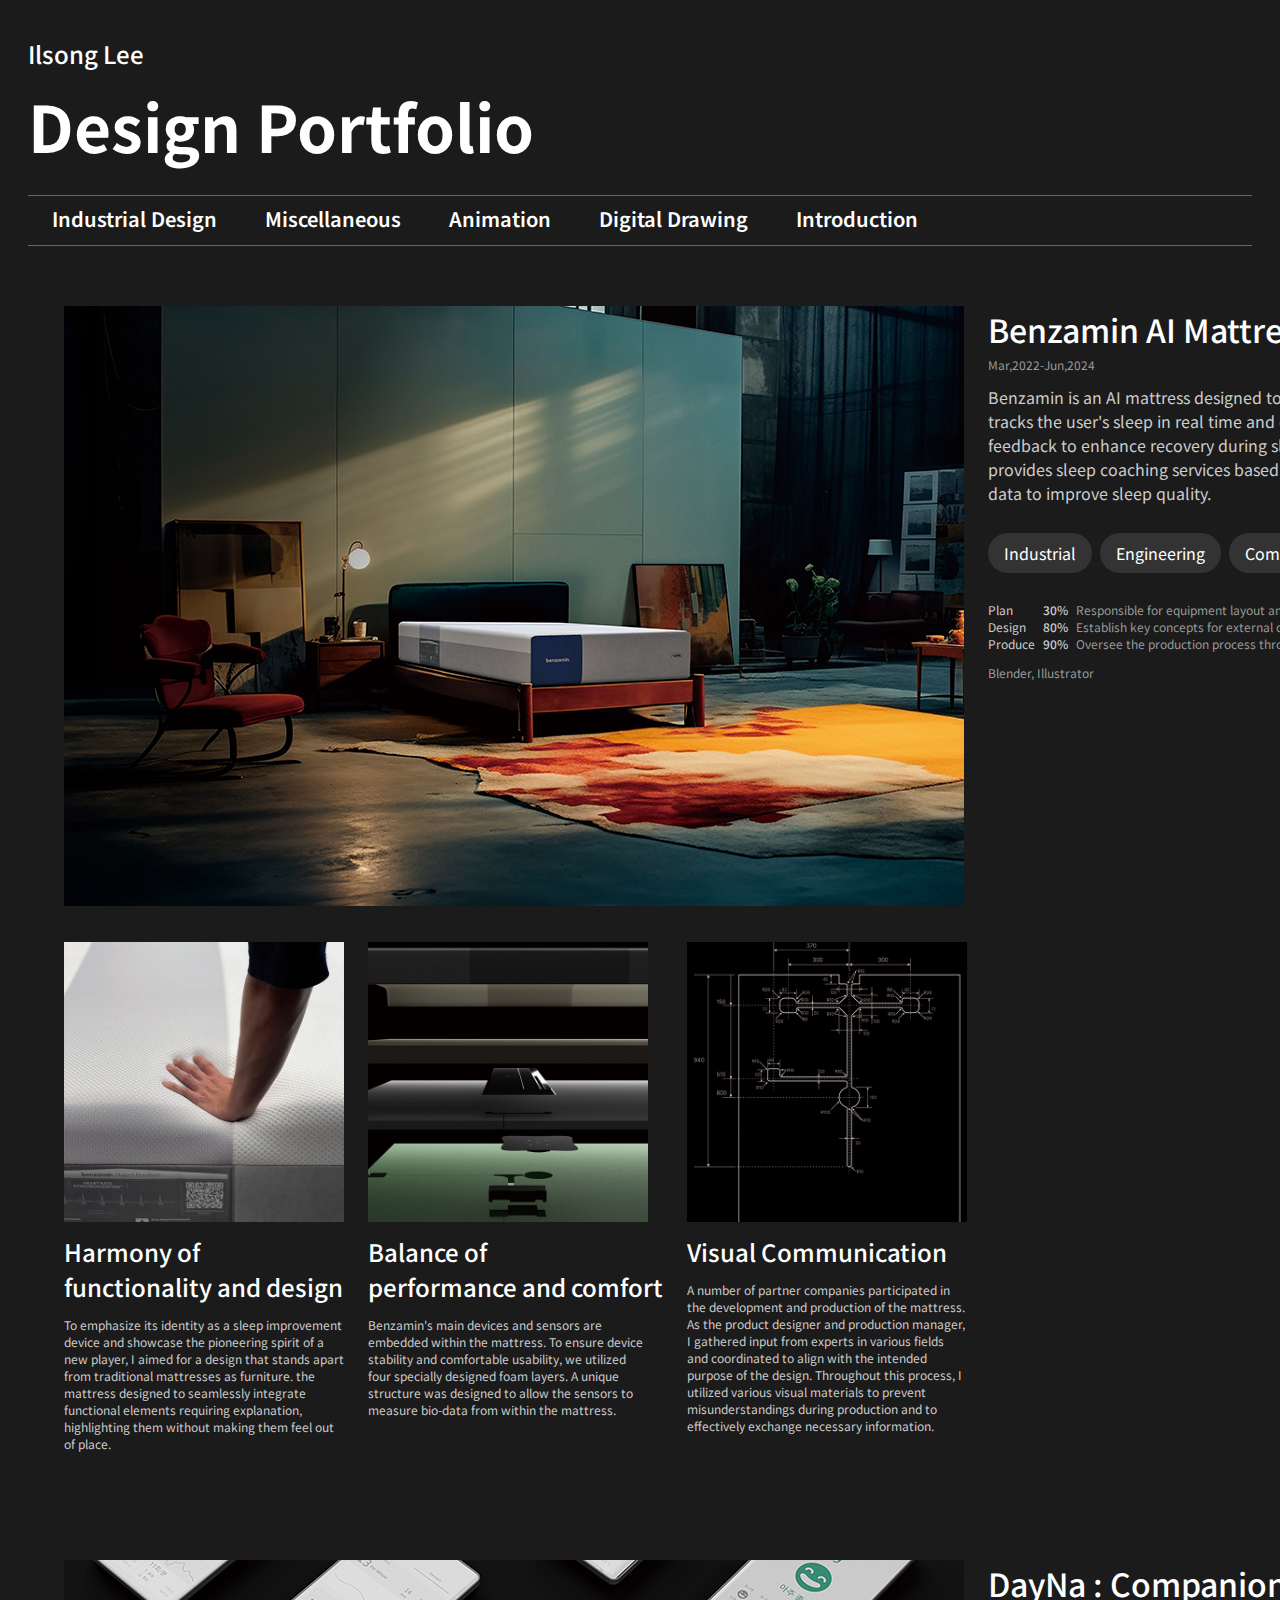
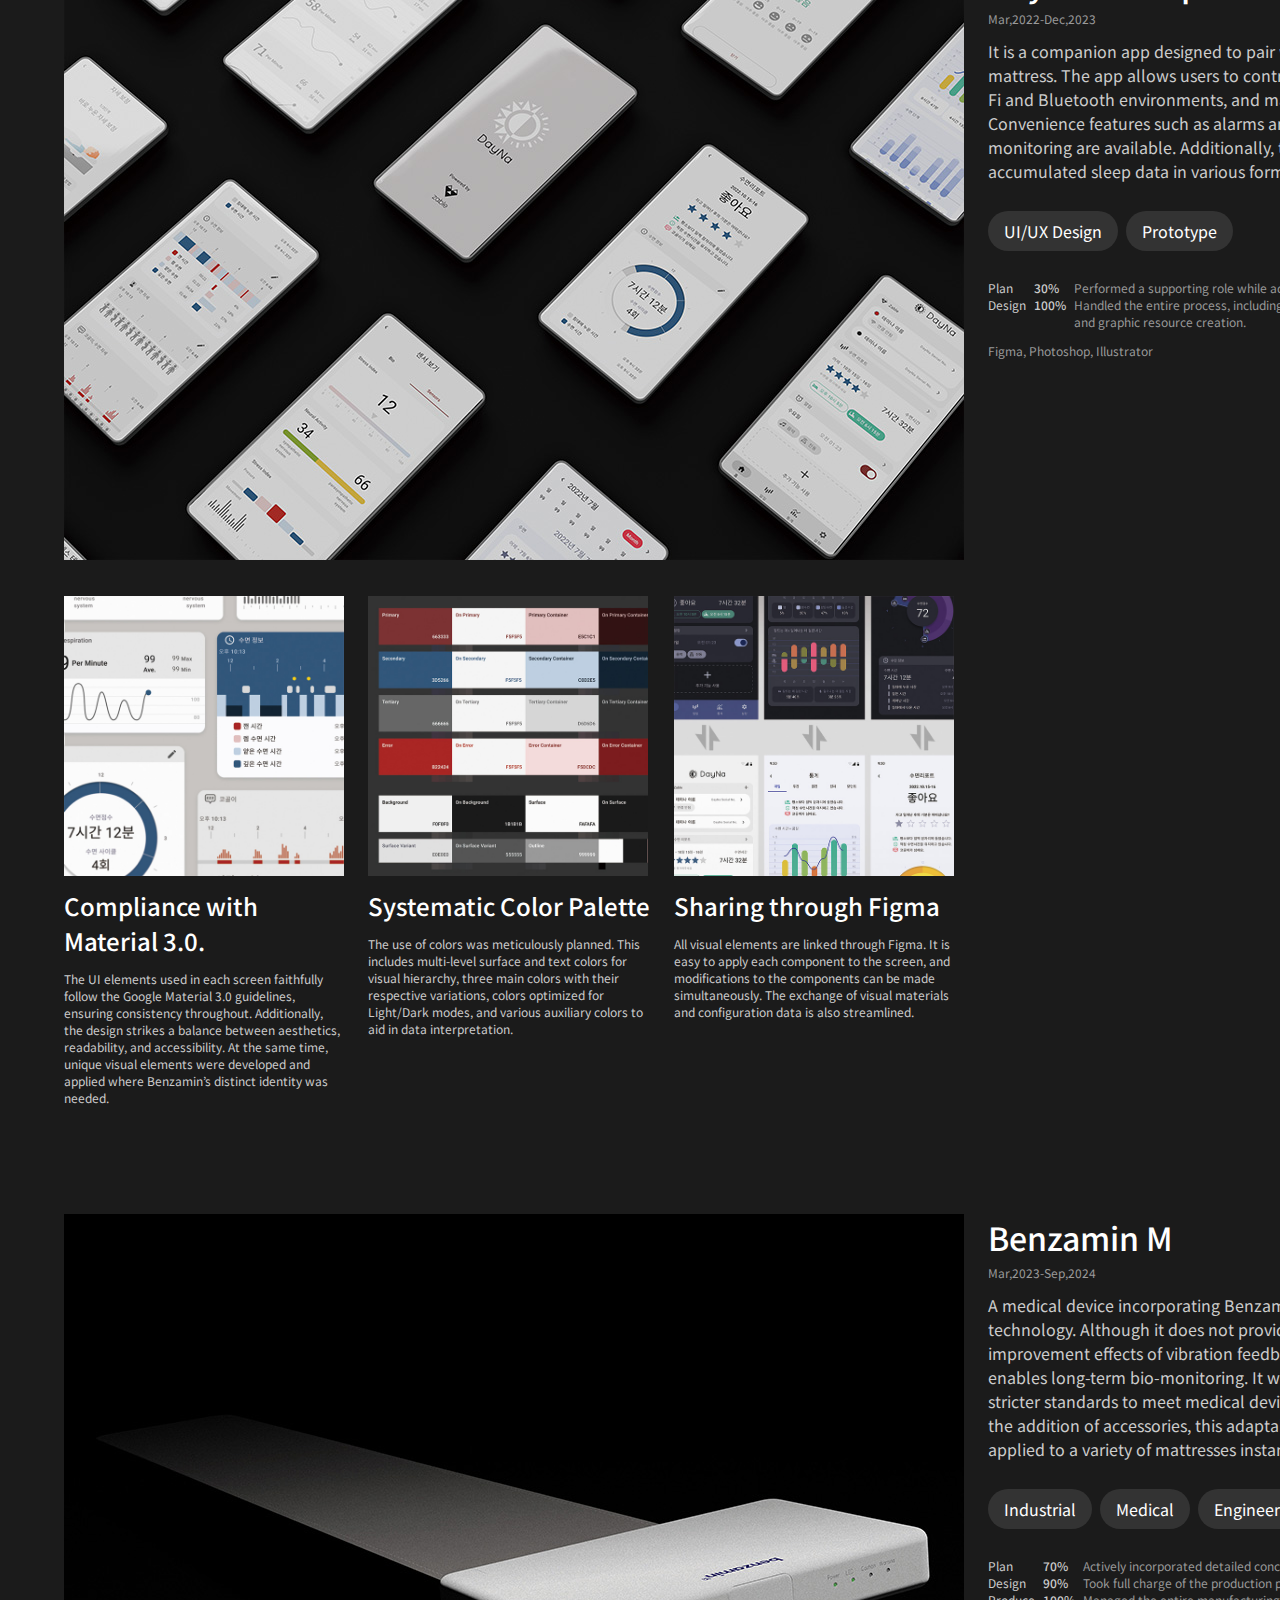
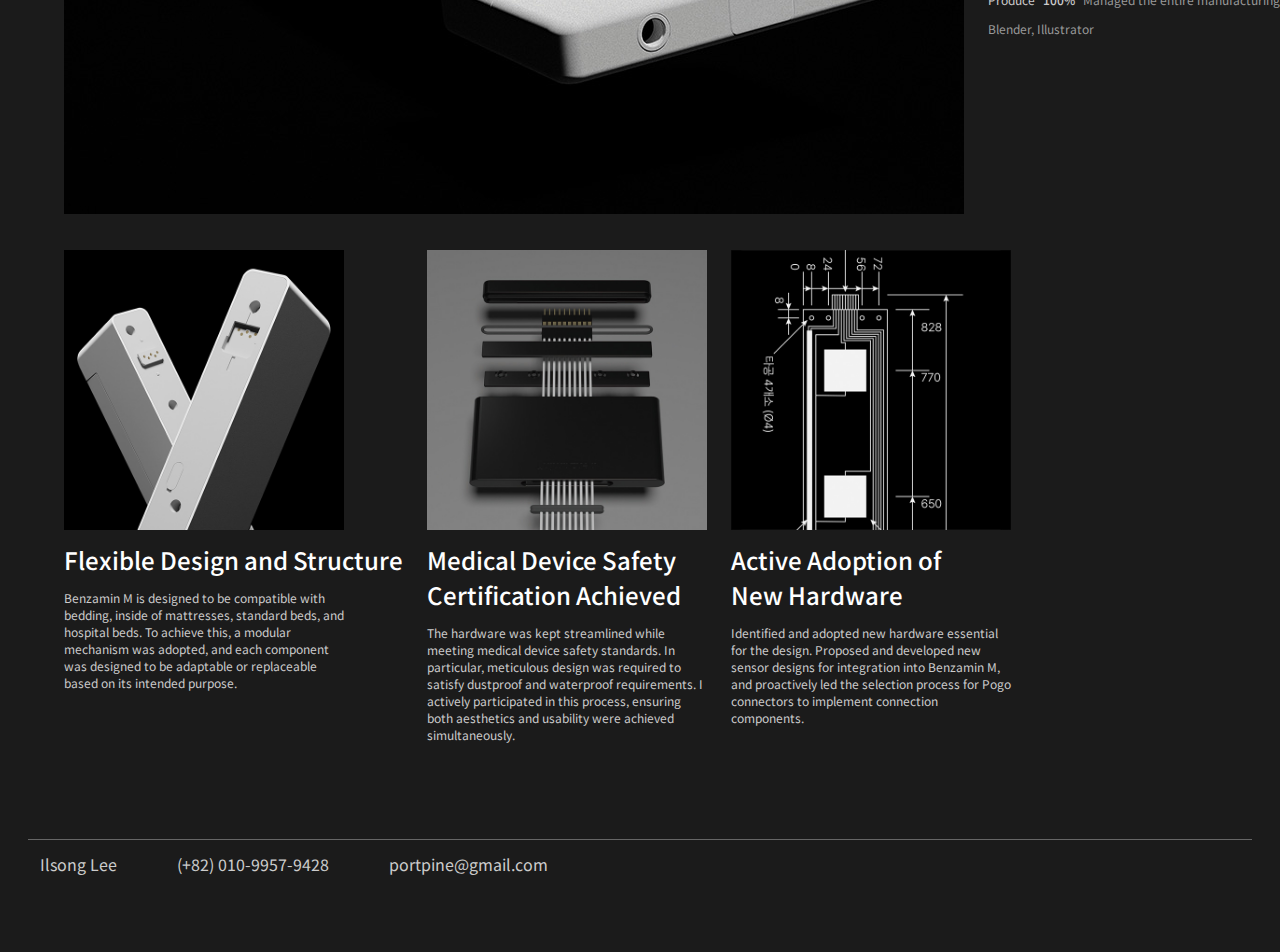
==== index.html @ 242141f8 "End convertion" ====
<!DOCTYPE html>
<html>
<head>
    <link rel="stylesheet" href="portpine2025.css">
    <link rel="preconnect" href="https://fonts.googleapis.com">
    <link rel="preconnect" href="https://fonts.gstatic.com" crossorigin>
    <link href="https://fonts.googleapis.com/css2?family=Noto+Sans+KR:wght@100..900&display=swap" rel="stylesheet">
</head>
<body>
<h4 >Ilsong Lee</h4>
<h1>Design Portfolio</h1>
<div class="line"></div>
<div class="button_container"><!-- Buttons -->
    <a class="button" href="./index.html">Industrial Design</a>
    <a class="button" href="./miscellaneous.html">Miscellaneous</a>
    <a class="button" href="./animation.html">Animation</a>
    <a class="button" href="./drawing.html">Digital Drawing</a>
    <a class="button" href="./introduction.html">Introduction</a>
</div>
<div class="line"></div>


<div class="contents_container"><!-- Contents1 -->
    <div class="contents_main">
        <img class="main item_margin" src="./Images/benzamin_Main01_72dpi.jpg" alt="benzamin AI Mattress M1-Main01">
        <div class="item_margin">        
            <h3 >Benzamin AI Mattress M1</h3>
            <p class="period">Mar,2022-Jun,2024</p>
            <p class="contents_main_text">
                Benzamin is an AI mattress designed to improve sleep quality.
                It tracks the user's sleep in real time and delivers vibration feedback to enhance recovery during sleep.
                Additionally, it provides sleep coaching services based on accumulated sleep data to improve sleep quality. </p>
            <div class="h_align">
                <p class="chip">Industrial</p>
                <p class="chip">Engineering</p>
                <p class="chip">Completed Project</p>    
            </div>   
            <div class="h_align">
                <p class="participation_title">Plan <br> Design <br> Produce </p>
                <p class="participation_number">30% <br> 80% <br> 90%</p>
                <p class="participation_text">
                    Responsible for equipment layout and internal material design. <br>
                    Establish key concepts for external design and collaborate on decorative elements. <br>
                    Oversee the production process through collaboration with partner companies. 
                </p>    
            </div>    
            <p class="tool"> Blender, Illustrator</p>    
        </div>
    </div>  
    <div class="contents_sub">
        <div class="item_margin">
            <img class="sub" src="./Images/benzamin_Sub01_72dpi.jpg" alt="benzamin AI Mattress M1-Sub01">
            <h4 >Harmony of <br> functionality  and design</h4>
            <p class="contents_sub_text" >
                To emphasize its identity as a sleep improvement device and showcase the pioneering spirit of a new player, 
                I aimed for a design that stands apart from traditional mattresses as furniture. 
                the mattress designed to seamlessly integrate functional elements requiring explanation, 
                highlighting them without making them feel out of place.
            </p>        
        </div>
        <div class="item_margin">
            <img class="sub" src="./Images/benzamin_Sub02_72dpi.jpg" alt="benzamin AI Mattress M1-Sub02">
            <h4 >Balance of <br> performance and comfort</h4>
            <p class="contents_sub_text">
                Benzamin's main devices and sensors are embedded within the mattress. 
                To ensure device stability and comfortable usability, we utilized four specially designed foam layers. 
                A unique structure was designed to allow the sensors to measure bio-data from within the mattress.
            </p>        
        </div>
        <div class="item_margin">
            <img class="sub" src="./Images/benzamin_Sub03_72dpi.jpg" alt="benzamin AI Mattress M1-Sub03">
            <h4 >Visual Communication</h4>
            <p class="contents_sub_text">
                A number of partner companies participated in the development and production of the mattress.
                As the product designer and production manager, I gathered input from experts in various fields and 
                coordinated to align with the intended purpose of the design.
                Throughout this process, I utilized various visual materials to prevent misunderstandings during production and 
                to effectively exchange necessary information. 
            </p>        
        </div>
    </div>  
</div>

<div class="contents_container"><!-- Contents2 -->
    <div class="contents_main">
        <img class="main item_margin" src="./Images/companionApp_Main01_72dpi.jpg" alt="Compainon App-Main01">
        <div class="item_margin">        
            <h3 >DayNa : Companion App</h3>
            <p class="period">Mar,2022-Dec,2023</p>
            <p class="contents_main_text">
                It is a companion app designed to pair with the Benzamin mattress.
                The app allows users to control the device, set up Wi-Fi and Bluetooth environments, and manage user profiles.
                Convenience features such as alarms and real-time bio-data monitoring are available.
                Additionally, the app visualizes accumulated sleep data in various formats for the user. 
            </p>
            <div class="h_align">
                <p class="chip">UI/UX Design</p>
                <p class="chip">Prototype</p>    
            </div>   
            <div class="h_align">
                <p class="participation_title">Plan <br> Design </p>
                <p class="participation_number">30% <br> 100% </p>
                <p class="participation_text">
                    Performed a supporting role while adhering to the service manager's requirements. <br>
                    Handled the entire process, including layout design, color policy establishment, <br> and graphic resource creation.
                </p>    
            </div>    
            <p class="tool"> Figma, Photoshop, Illustrator</p>    
        </div>
    </div>  
    <div class="contents_sub">
        <div class="item_margin">
            <img class="sub" src="./Images/companionApp_Sub01_72dpi.jpg" alt="Compainon App-Sub01">
            <h4 >Compliance with <br> Material 3.0.</h4>
            <p class="contents_sub_text" >
                The UI elements used in each screen faithfully follow the Google Material 3.0 guidelines, ensuring consistency throughout. 
                Additionally, the design strikes a balance between aesthetics, readability, and accessibility. 
                At the same time, unique visual elements were developed and applied where Benzamin’s distinct identity was needed.
            </p>        
        </div>
        <div class="item_margin">
            <img class="sub" src="./Images/companionApp_Sub02_72dpi.jpg" alt="Compainon App-Sub02">
            <h4 >Systematic Color Palette</h4>
            <p class="contents_sub_text">
                The use of colors was meticulously planned. 
                This includes multi-level surface and text colors for visual hierarchy, 
                three main colors with their respective variations, colors optimized for Light/Dark modes, 
                and various auxiliary colors to aid in data interpretation. 
            </p>        
        </div>
        <div class="item_margin">
            <img class="sub" src="./Images/companionApp_Sub03_72dpi.jpg" alt="Compainon App-Sub03">
            <h4>Sharing through Figma</h4>
            <p class="contents_sub_text">
                All visual elements are linked through Figma. 
                It is easy to apply each component to the screen, and modifications to the components can be made simultaneously. 
                The exchange of visual materials and configuration data is also streamlined.
            </p>        
        </div>
    </div>  
</div>



<div class="contents_container"><!-- Contents3 -->
    <div class="contents_main">
        <img class="main item_margin" src="./Images/benzaminM_Main01_72dpi.jpg" alt="benzamin M-Main01">
        <div class="item_margin">        
            <h3 >Benzamin M</h3>
            <p class="period">Mar,2023-Sep,2024</p>
            <p class="contents_main_text">
                A medical device incorporating Benzamin AI mattress technology.
                Although it does not provide the sleep improvement effects of vibration feedback, 
                its compact design enables long-term bio-monitoring. 
                It was developed under stricter standards to meet medical device certifications. 
                With the addition of accessories, this adaptable product can be applied to a variety of mattresses instantly.
            </p>
            <div class="h_align">
                <p class="chip">Industrial</p>
                <p class="chip">Medical</p>
                <p class="chip">Engineering</p>
                <p class="chip">Completed Project</p>    
            </div>   
            <div class="h_align">
                <p class="participation_title">Plan <br> Design <br> Produce </p>
                <p class="participation_number">70% <br> 90% <br> 100%</p>
                <p class="participation_text">
                    Actively incorporated detailed concepts and ideas for adaptable design. <br>
                    Took full charge of the production process for key mechanisms and accessories. <br>
                    Managed the entire manufacturing process in collaboration with partner companies.
                </p>    
            </div>    
            <p class="tool"> Blender, Illustrator</p>    
        </div>
    </div>  
    <div class="contents_sub">
        <div class="item_margin">
            <img class="sub" src="./Images/benzaminM_Sub01_72dpi.jpg" alt="benzamin M-Sub01">
            <h4 >Flexible Design and Structure</h4>
            <p class="contents_sub_text" >
                Benzamin M is designed to be compatible with bedding, inside of mattresses, standard beds, and hospital beds. 
                To achieve this, a modular mechanism was adopted, and each component was designed to be adaptable or replaceable 
                based on its intended purpose.
            </p>        
        </div>
        <div class="item_margin">
            <img class="sub" src="./Images/benzaminM_Sub02_72dpi.jpg" alt="benzamin M-Sub02">
            <h4 >Medical Device Safety <br> Certification Achieved</h4>
            <p class="contents_sub_text">
                The hardware was kept streamlined while meeting medical device safety standards. 
                In particular, meticulous design was required to satisfy dustproof and waterproof requirements. 
                I actively participated in this process, ensuring both aesthetics and usability were achieved simultaneously.
            </p>        
        </div>
        <div class="item_margin">
            <img class="sub" src="./Images/benzaminM_Sub03_72dpi.jpg" alt="benzamin M-Sub03">
            <h4 >Active Adoption of <br> New Hardware</h4>
            <p class="contents_sub_text">
                Identified and adopted new hardware essential for the design.
                Proposed and developed new sensor designs for integration into Benzamin M, 
                and proactively led the selection process for Pogo connectors to implement connection components.
            </p>        
        </div>
    </div>  
</div>


<div class="line"></div>
<div class="footer">
    <p class="item_margin2"> Ilsong Lee</p>
    <p class="item_margin2"> (+82) 010-9957-9428</p>
    <p class="item_margin2"> portpine@gmail.com</p>
</div>


</body>
</html>
---- portpine2025.css ----
body {
    background-color: #1b1b1b;
    padding: 20px;
  }
  
  h1 {
    font-family: "Noto Sans KR", serif;
    font-optical-sizing: auto;
    font-weight: 700;
    font-style: normal;
    font-size: 4em;
    color: #FFFFFF;
    margin: 0px 0px 24px 0px;
    
    
  }

  h3 {
    font-family: "Noto Sans KR", serif;
    font-optical-sizing: auto;
    font-weight: 500;
    font-style: normal;
    font-size: 2em;
    color: #FFFFFF;
    margin: 0px;
  }

  h4 {
    font-family: "Noto Sans KR", serif;
    font-optical-sizing: auto;
    font-weight: 500;
    font-style: normal;
    font-size: 1.5em;
    color: #FFFFFF;
    margin: 8px 0px;
  }
  h4.name{
    padding: 0px;
    margin: 0px;
    background-color: aqua;
  }
  /* Paragraphs*/
  p {
    font-family: "Noto Sans KR", serif;
    font-optical-sizing: auto;
    font-weight: 400;
    font-style: normal;

    font-size: 1em;
    color: #ccc;
    margin: 0px;
  }
  p.period{
    font-family: "Noto Sans KR", serif;
    font-optical-sizing: auto;
    font-weight: 400;
    font-style: normal;

    font-size: .75em;
    color: #999;
    margin: 4px 0px;
  }
  
  p.chip{
    font-family: "Noto Sans KR", serif;
    font-optical-sizing: auto;
    font-weight: 400;
    font-style: normal;

    font-size: 1em;
    color: #FFFFFF;
    margin: 16px 8px 16px 0px;
    padding: 8px 16px;
    background-color: #333333;
    border-radius: 40px;
  }
  
  p.contents_main_title{
    display: inline;
  }
  p.contents_main_text{
    width: 480px;
    word-wrap: break-word;
    word-break: keep-all;
    margin: 12px 0px;
  }
  p.contents_sub_text{
    font-family: "Noto Sans KR", serif;
    font-optical-sizing: auto;
    font-weight: 400;
    font-style: normal;

    font-size: .75em;
    color: #ccc;
    width: 280px;
    word-wrap: break-word;
    word-break: keep-all;
    margin: 12px 0px;
  }

  p.participation_title{
    font-family: "Noto Sans KR", serif;
    font-optical-sizing: auto;
    font-weight: 400;
    font-style: normal;

    font-size: .75em;
    color: #cccccc;
    margin: 12px 8px 12px 0px;
    
  }
  p.participation_number{
    font-family: "Noto Sans KR", serif;
    font-optical-sizing: auto;
    font-weight: 500;
    font-style: normal;

    font-size: .75em;
    color: #cccccc;
    margin: 12px 8px 12px 0px;
    
  }
  p.participation_text{
    font-family: "Noto Sans KR", serif;
    font-optical-sizing: auto;
    font-weight: 400;
    font-style: normal;

    font-size: .75em;
    color: #999999;
    margin: 12px 8px 12px 0px;
    white-space: nowrap;
    
  }
  p.tool{
    font-family: "Noto Sans KR", serif;
    font-optical-sizing: auto;
    font-weight: 400;
    font-style: normal;

    font-size: .75em;
    color: #999999;
    
  }
  p.bold{
    font-family: "Noto Sans KR", serif;
    font-optical-sizing: auto;
    font-weight: 600;
    font-style: normal;
    color: #FFFFFF;
  }
  .button{
    font-family: "Noto Sans KR", serif;
    font-optical-sizing: auto;
    font-weight: 600;
    font-style: normal;

    font-size: 1.25em;
    color: #FFFFFF;
    text-decoration: none;
    margin: 0px;
    padding: 8px 24px;
    /*
    margin: 4px;
    
    background-color: #333333;
    border-radius: 8px;
    
    */
  }
  /* Divs*/
  div.button_container{
    display: flex;
    width: 100%;
    height: auto;
    /*background-color: #999999;*/
    margin: 0px 0px 4px 0px;
    padding: 0px;
  }
  div.line{
    background-color: #666;
    height: 1px;
    width: 100%;
  }
  div.drawing_height{
    height: 600px;
    background-color: aqua;
  }
  .h_align{
    display: flex;
    width: 100%;
    height: auto;
  }
  .h_align2{
    display: flex;
    width: 100%;
    height: auto;
    margin-right: 48px;
  }
  .contents_container{
    margin-top: 48px;
    margin-bottom: 72px;
    margin-left: 24px;
  }
  .contents_main{
    display: flex;
    width: 100%;
    height: auto;
    margin-bottom: 12px;
  }
  .contents_sub{
    display: flex;
    width: 100%;
    height: auto;
  }
  .item_margin{
    margin: 12px;
  }
  .item_margin2{
    margin: 12px 48px 48px 12px;
  }

  div.footer{
    display: flex;
    width: 100%;
  }
  /* Images */
  img.main {
    display: inline-block;
  }
  
  img.sub {
    width: 280px;
    height: 280px;
  }
  img.line{
    width: 100%;
    height: 1px;
    margin: 0px;
  }
  img.drawing{
    height: 480px;
    width: auto;
  }
  img.portrait{
    width: 200px;
    height: 200px;
    margin-right: 36px;
  }

/*
  .noto-sans-kr-<uniquifier> {
    font-family: "Noto Sans KR", serif;
    font-optical-sizing: auto;
    font-weight: <weight>;
    font-style: normal;
  }
    */
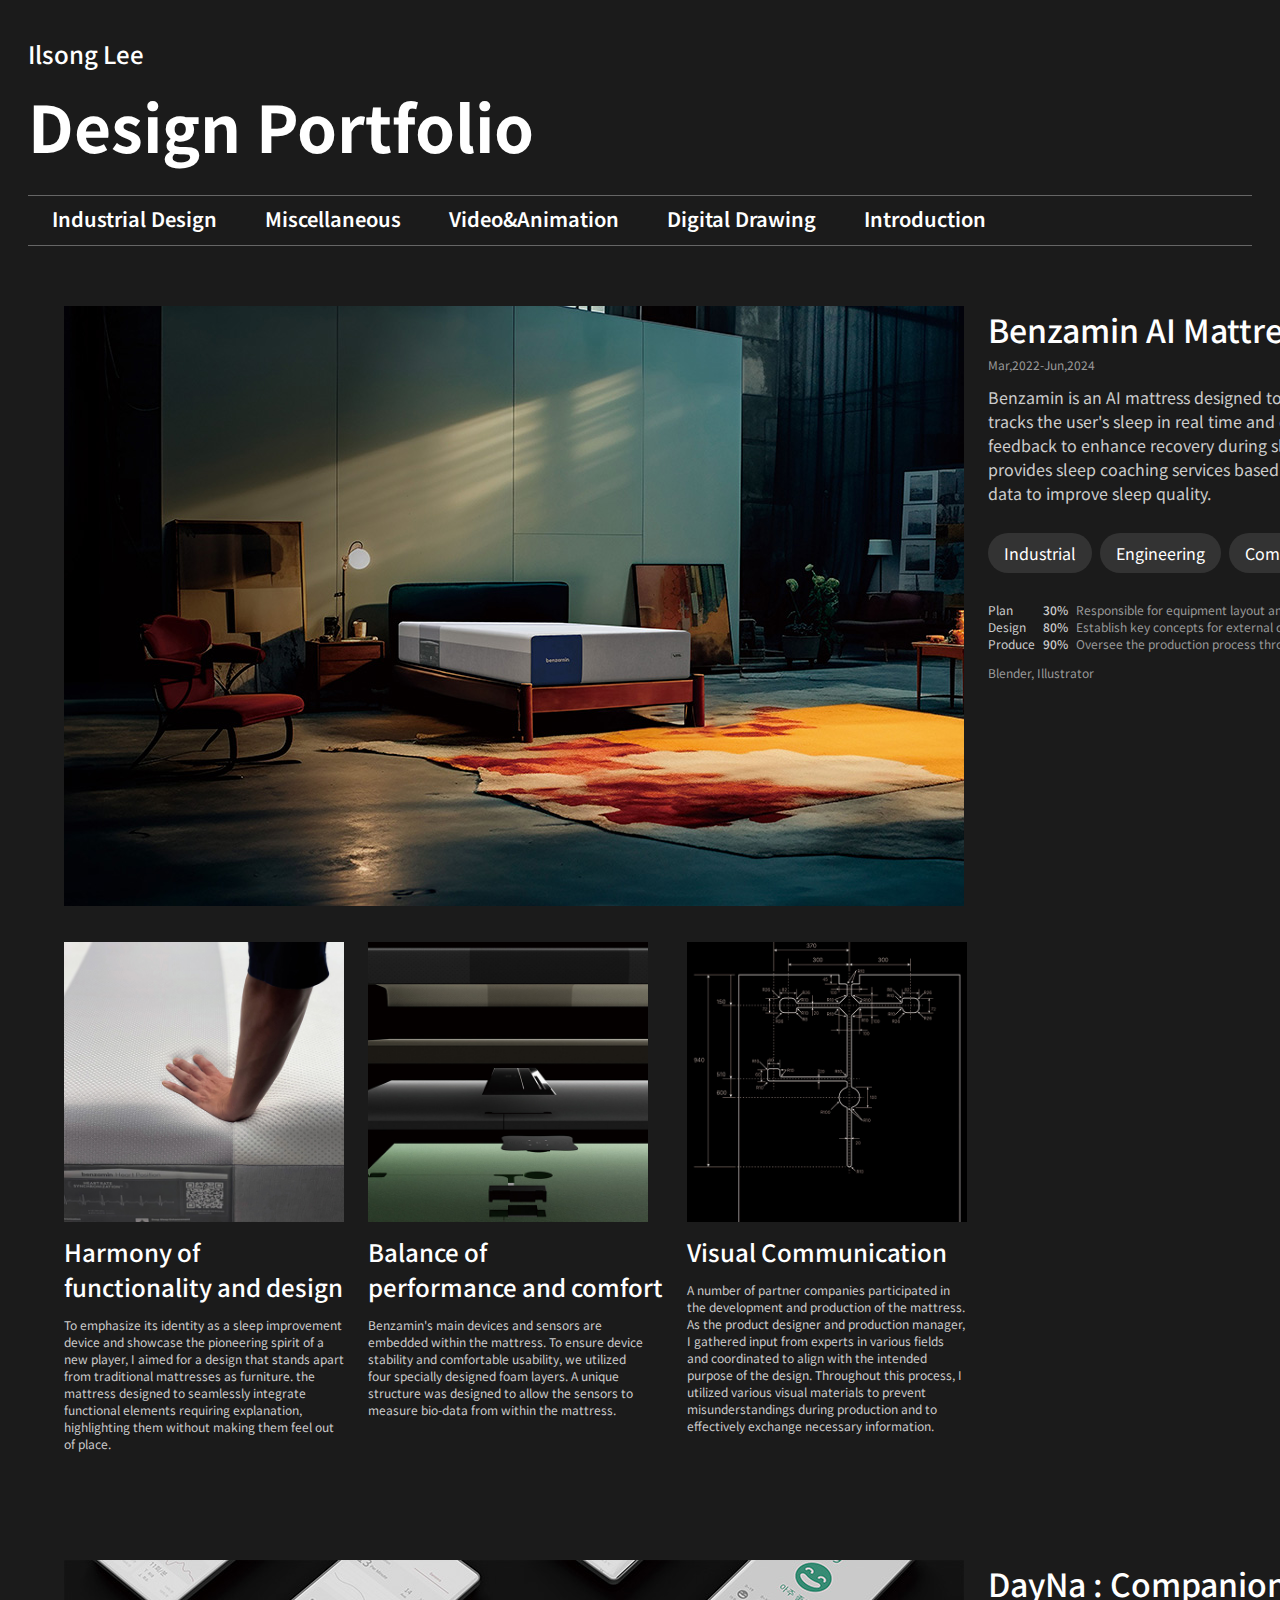
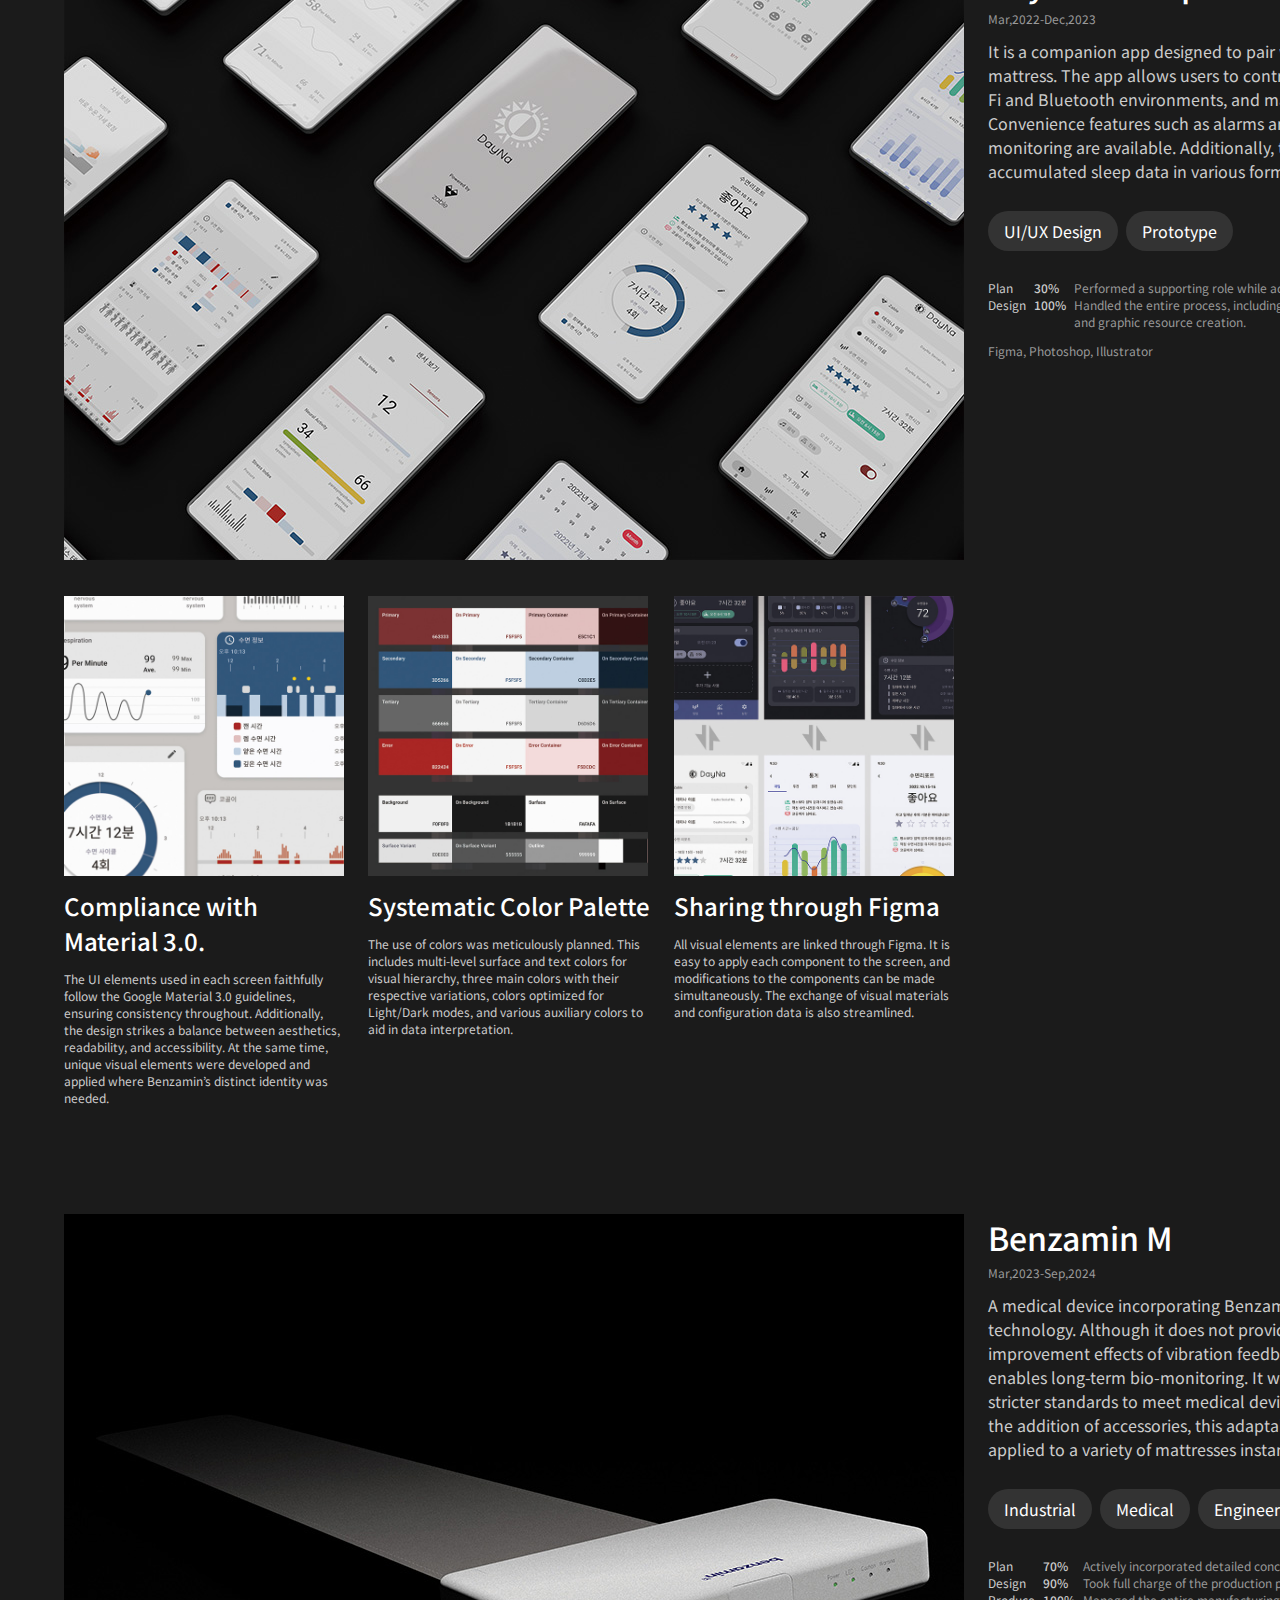
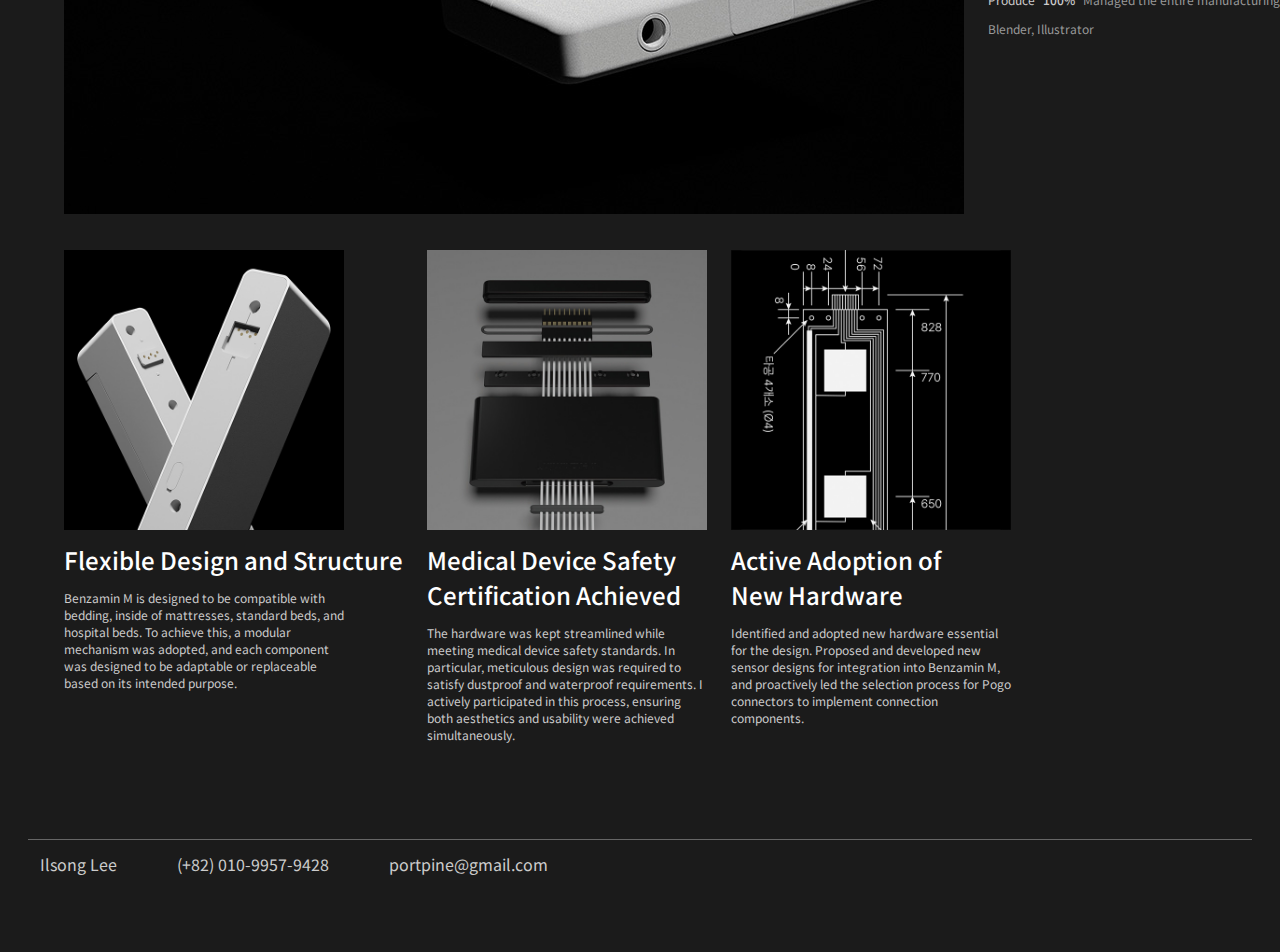
==== commit bbaab1fa: "Add Animation & Video" ====
--- a/index.html
+++ b/index.html
@@ -13,7 +13,7 @@
 <div class="button_container"><!-- Buttons -->
     <a class="button" href="./index.html">Industrial Design</a>
     <a class="button" href="./miscellaneous.html">Miscellaneous</a>
-    <a class="button" href="./animation.html">Animation</a>
+    <a class="button" href="./animation.html">Video&Animation</a>
     <a class="button" href="./drawing.html">Digital Drawing</a>
     <a class="button" href="./introduction.html">Introduction</a>
 </div>
